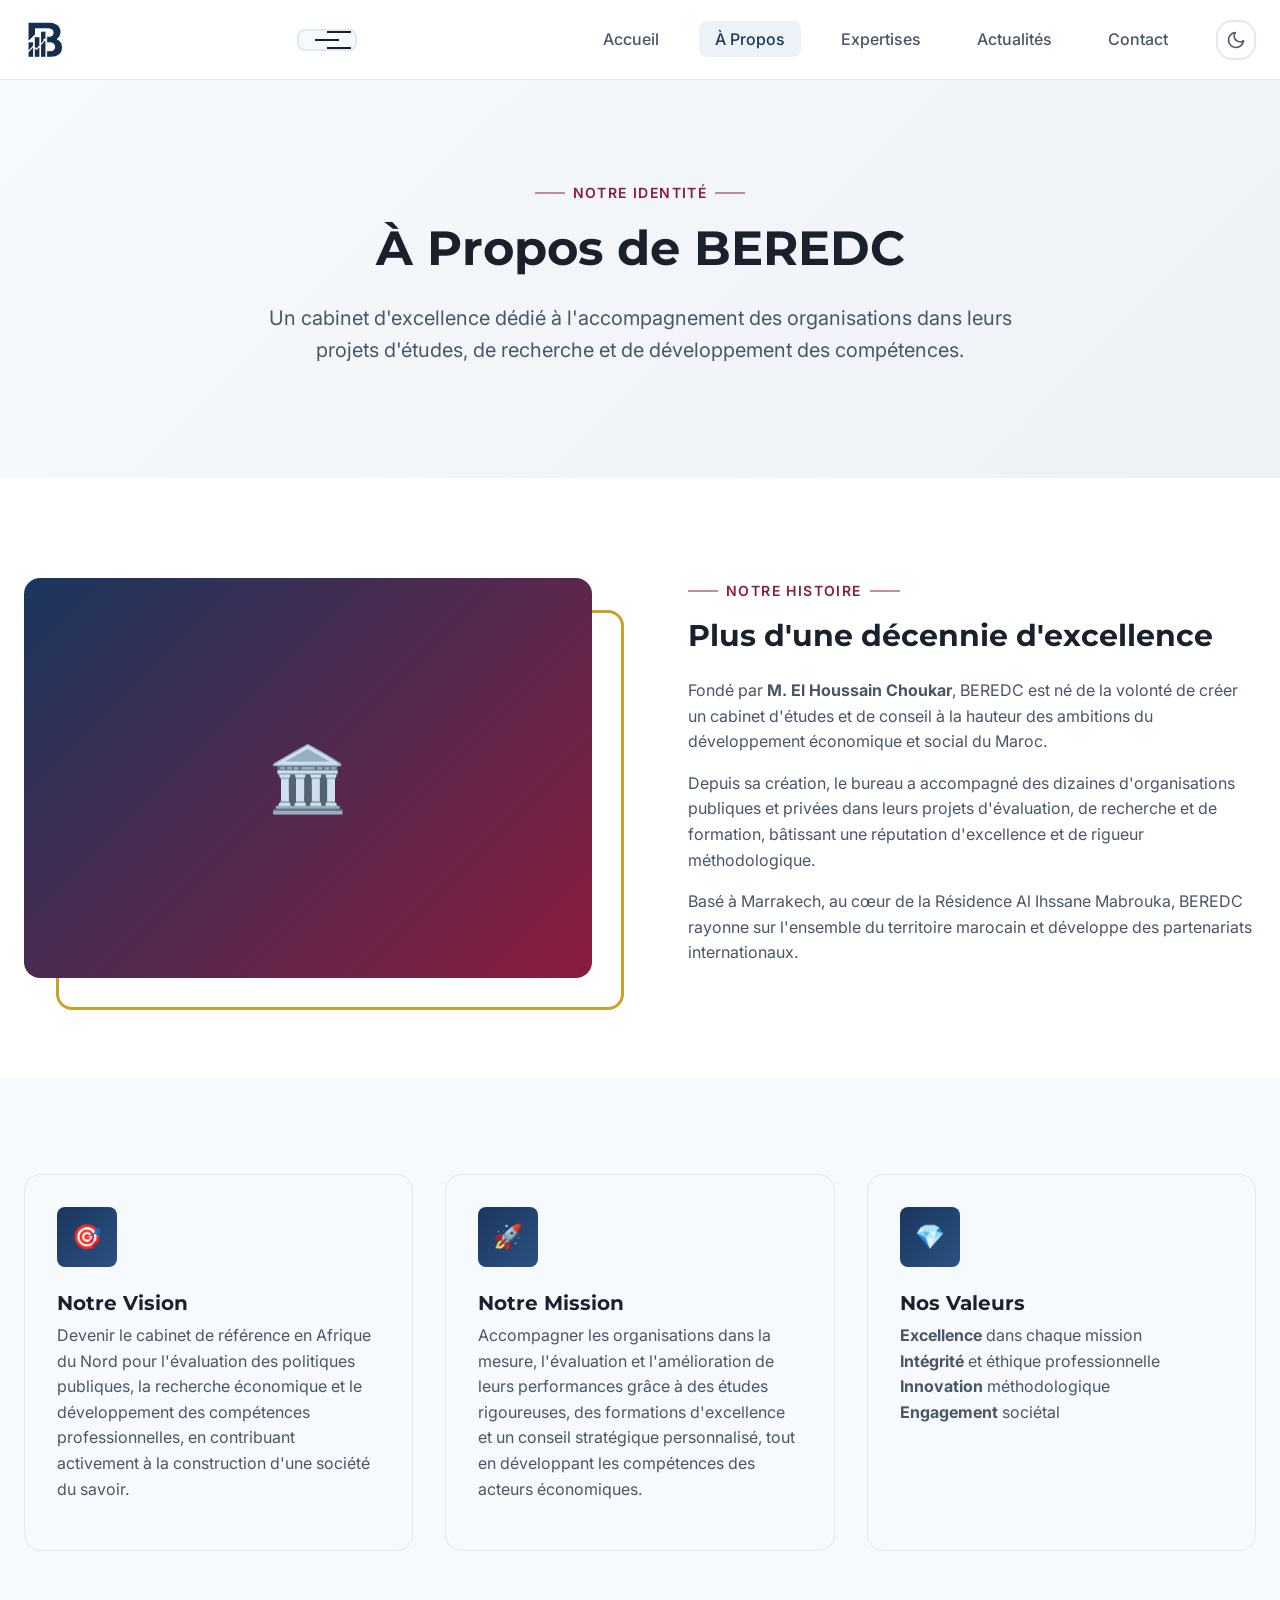
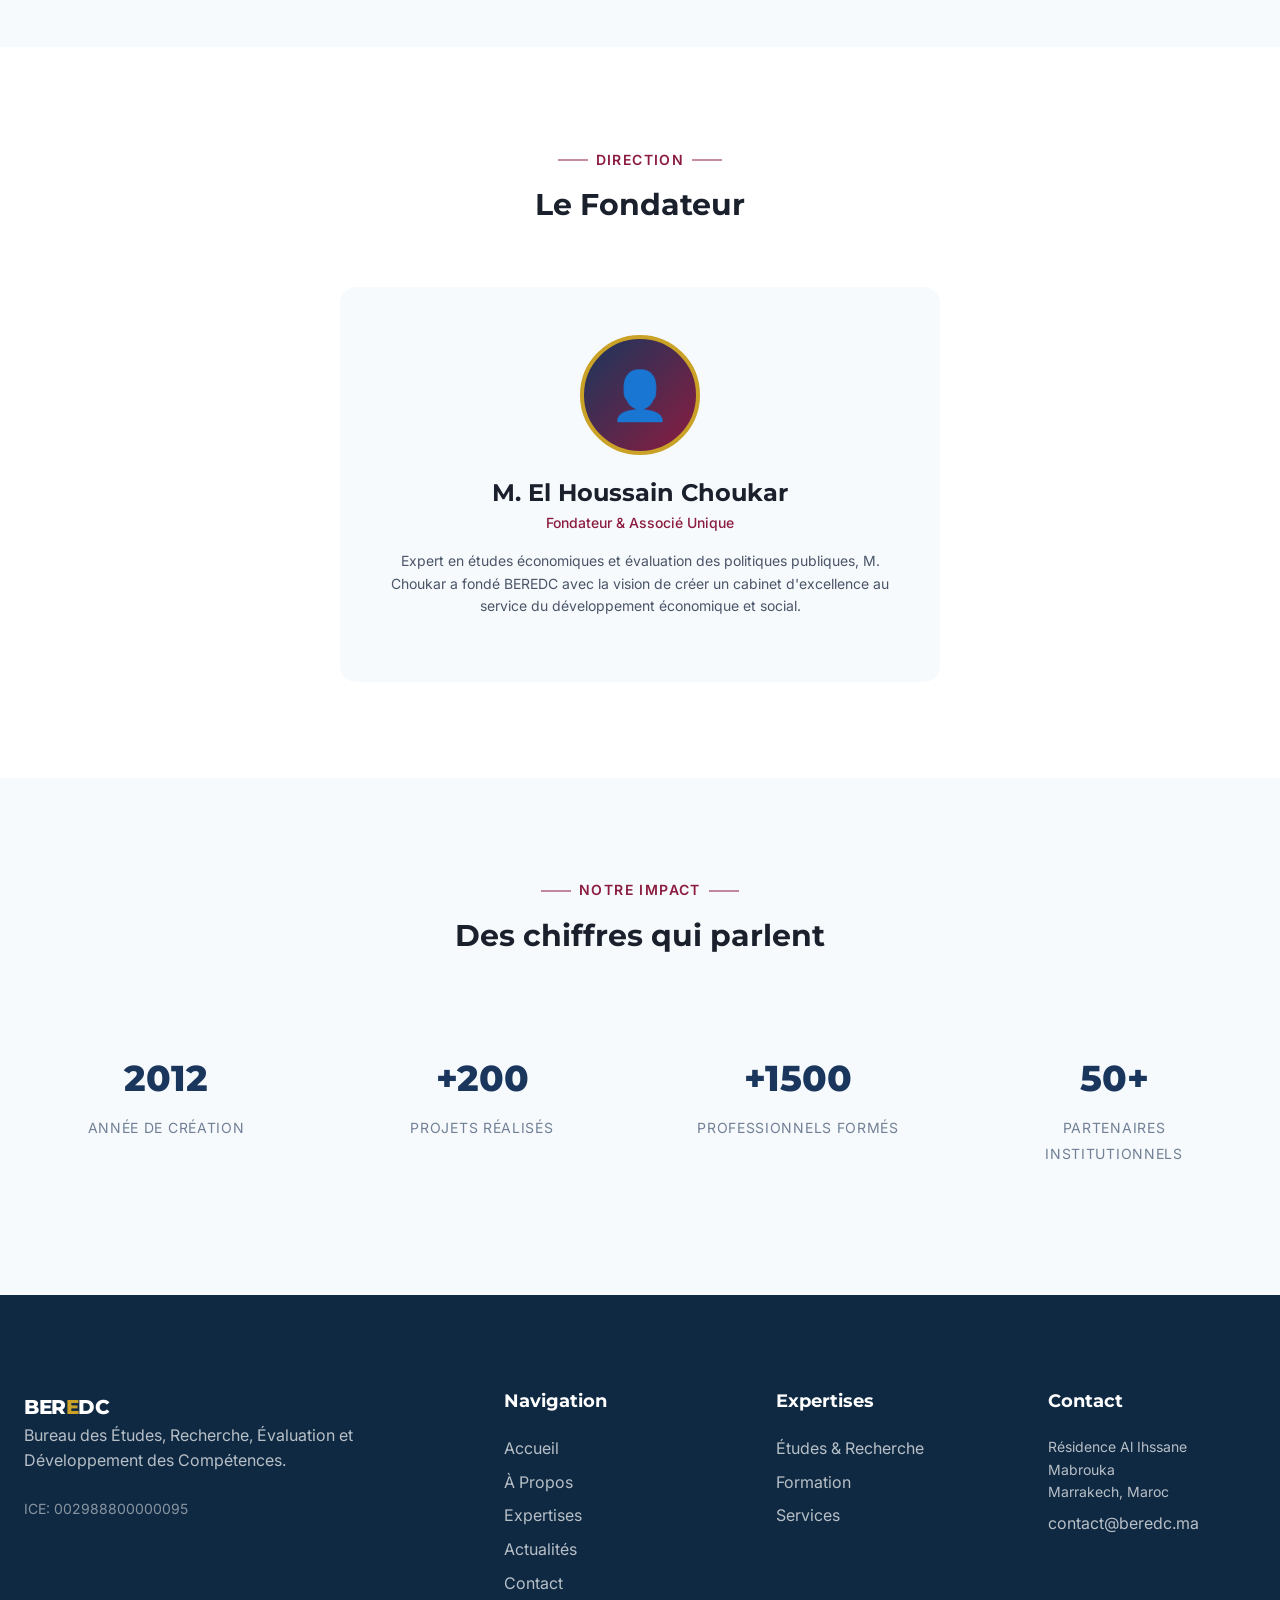
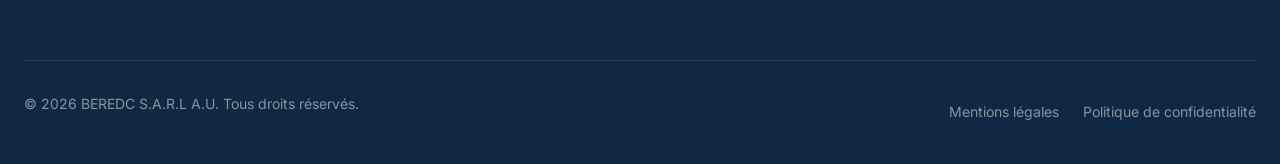
==== a-propos.html @ d939fa5c "Initial commit: BEREDC website with responsive design, dark/light mode, mobile menu, all pages" ====
<!DOCTYPE html>
<html lang="fr">
<head>
  <meta charset="UTF-8">
  <meta name="viewport" content="width=device-width, initial-scale=1.0">
  <meta name="description" content="Découvrez l'histoire, la vision et les valeurs de BEREDC. Fondé par M. El Houssain Choukar, le bureau accompagne les organisations dans leurs projets d'études et de formation.">
  <title>À Propos | BEREDC - Notre Histoire et Nos Valeurs</title>
  
  <link rel="preconnect" href="https://fonts.googleapis.com">
  <link rel="preconnect" href="https://fonts.gstatic.com" crossorigin>
  <link href="https://fonts.googleapis.com/css2?family=Inter:wght@400;500;600;700&family=Montserrat:wght@600;700;800&display=swap" rel="stylesheet">
  
  <link rel="stylesheet" href="css/styles.css">
  <link rel="icon" type="image/svg+xml" href="data:image/svg+xml,<svg xmlns='http://www.w3.org/2000/svg' viewBox='0 0 100 100'><text y='.9em' font-size='90'>🏛️</text></svg>">
  
  <script type="application/ld+json">
  {
    "@context": "https://schema.org",
    "@type": "AboutPage",
    "name": "À Propos de BEREDC",
    "description": "Historique et valeurs du Bureau des Études, Recherche, Évaluation et Développement des Compétences"
  }
  </script>
</head>
<body>
  <header class="header" role="banner">
    <div class="container header-inner">
      <a href="index.html" class="logo" aria-label="BEREDC - Page d'accueil">
        <img src="light%20mode%20logo%20.png" alt="BEREDC" class="logo-img logo-light" width="150" height="50">
        <img src="darkmodelogo%20.png" alt="BEREDC" class="logo-img logo-dark" width="150" height="50">
      </a>
      
      <button class="mobile-menu-btn" id="mobile-menu-btn" aria-label="Menu de navigation" aria-expanded="false" aria-controls="main-nav">
        <span class="hamburger"></span>
        <span class="menu-label">Menu</span>
      </button>
      
      <nav class="nav" id="main-nav" role="navigation" aria-label="Navigation principale">
        <ul class="nav-list">
          <li><a href="index.html" class="nav-link">Accueil</a></li>
          <li><a href="a-propos.html" class="nav-link active">À Propos</a></li>
          <li><a href="expertises.html" class="nav-link">Expertises</a></li>
          <li><a href="actualites.html" class="nav-link">Actualités</a></li>
          <li><a href="contact.html" class="nav-link">Contact</a></li>
        </ul>
        
        <button class="theme-toggle" id="theme-toggle" aria-label="Basculer entre le mode clair et sombre">
          <span class="theme-icon" aria-hidden="true">
            <svg xmlns="http://www.w3.org/2000/svg" viewBox="0 0 24 24" fill="none" stroke="currentColor" stroke-width="2"><path d="M21 12.79A9 9 0 1 1 11.21 3 7 7 0 0 0 21 12.79z"/></svg>
          </span>
        </button>
      </nav>
    </div>
  </header>

  <main class="main">
    <!-- Hero -->
    <section class="section" style="padding-top: 6rem; background: linear-gradient(135deg, var(--bg-secondary) 0%, var(--bg-tertiary) 100%);">
      <div class="container">
        <div class="text-center" style="max-width: 800px; margin: 0 auto;">
          <span class="section-label animate-on-scroll">Notre Identité</span>
          <h1 class="animate-on-scroll" style="font-size: 3rem; margin-bottom: 1.5rem;">À Propos de BEREDC</h1>
          <p class="animate-on-scroll" style="font-size: 1.25rem; color: var(--text-secondary);">
            Un cabinet d'excellence dédié à l'accompagnement des organisations dans leurs projets 
            d'études, de recherche et de développement des compétences.
          </p>
        </div>
      </div>
    </section>

    <!-- Histoire -->
    <section class="section">
      <div class="container">
        <div class="about-grid">
          <div class="about-image animate-on-scroll">
            <div style="background: linear-gradient(135deg, var(--color-primary), var(--color-secondary)); height: 100%; min-height: 400px; border-radius: 1rem; display: flex; align-items: center; justify-content: center; color: white; font-size: 4rem;">
              🏛️
            </div>
          </div>
          
          <div class="about-content">
            <span class="section-label animate-on-scroll">Notre Histoire</span>
            <h2 class="animate-on-scroll">Plus d'une décennie d'excellence</h2>
            <p class="animate-on-scroll">
              Fondé par <strong>M. El Houssain Choukar</strong>, BEREDC est né de la volonté de créer 
              un cabinet d'études et de conseil à la hauteur des ambitions du développement économique 
              et social du Maroc.
            </p>
            <p class="animate-on-scroll">
              Depuis sa création, le bureau a accompagné des dizaines d'organisations publiques et privées 
              dans leurs projets d'évaluation, de recherche et de formation, bâtissant une réputation 
              d'excellence et de rigueur méthodologique.
            </p>
            <p class="animate-on-scroll">
              Basé à Marrakech, au cœur de la Résidence Al Ihssane Mabrouka, BEREDC rayonne sur 
              l'ensemble du territoire marocain et développe des partenariats internationaux.
            </p>
          </div>
        </div>
      </div>
    </section>

    <!-- Vision & Mission -->
    <section class="section services-section">
      <div class="container">
        <div class="cards-grid">
          <article class="card animate-on-scroll">
            <div class="card-icon">🎯</div>
            <h3 class="card-title">Notre Vision</h3>
            <p class="card-description">
              Devenir le cabinet de référence en Afrique du Nord pour l'évaluation des politiques publiques, 
              la recherche économique et le développement des compétences professionnelles, 
              en contribuant activement à la construction d'une société du savoir.
            </p>
          </article>
          
          <article class="card animate-on-scroll">
            <div class="card-icon">🚀</div>
            <h3 class="card-title">Notre Mission</h3>
            <p class="card-description">
              Accompagner les organisations dans la mesure, l'évaluation et l'amélioration de leurs performances 
              grâce à des études rigoureuses, des formations d'excellence et un conseil stratégique personnalisé, 
              tout en développant les compétences des acteurs économiques.
            </p>
          </article>
          
          <article class="card animate-on-scroll">
            <div class="card-icon">💎</div>
            <h3 class="card-title">Nos Valeurs</h3>
            <p class="card-description">
              <strong>Excellence</strong> dans chaque mission<br>
              <strong>Intégrité</strong> et éthique professionnelle<br>
              <strong>Innovation</strong> méthodologique<br>
              <strong>Engagement</strong> sociétal
            </p>
          </article>
        </div>
      </div>
    </section>

    <!-- Fondateur -->
    <section class="section">
      <div class="container">
        <header class="section-header animate-on-scroll">
          <span class="section-label">Direction</span>
          <h2 class="section-title">Le Fondateur</h2>
        </header>
        
        <div class="team-grid" style="max-width: 600px; margin: 0 auto;">
          <article class="team-card animate-on-scroll" style="padding: 3rem;">
            <div class="team-avatar" style="background: linear-gradient(135deg, var(--color-primary), var(--color-secondary)); display: flex; align-items: center; justify-content: center; font-size: 3rem;">
              👤
            </div>
            <h3 class="team-name" style="font-size: 1.5rem;">M. El Houssain Choukar</h3>
            <p class="team-role">Fondateur & Associé Unique</p>
            <p style="color: var(--text-secondary); margin-top: 1rem; font-size: 0.875rem;">
              Expert en études économiques et évaluation des politiques publiques, 
              M. Choukar a fondé BEREDC avec la vision de créer un cabinet d'excellence 
              au service du développement économique et social.
            </p>
          </article>
        </div>
      </div>
    </section>

    <!-- Chiffres -->
    <section class="section services-section">
      <div class="container">
        <header class="section-header animate-on-scroll">
          <span class="section-label">Notre Impact</span>
          <h2 class="section-title">Des chiffres qui parlent</h2>
        </header>
        
        <div class="stats-grid" style="grid-template-columns: repeat(4, 1fr);">
          <div class="stat-card animate-on-scroll">
            <span class="stat-number">2012</span>
            <span class="stat-label">Année de création</span>
          </div>
          <div class="stat-card animate-on-scroll">
            <span class="stat-number">+200</span>
            <span class="stat-label">Projets réalisés</span>
          </div>
          <div class="stat-card animate-on-scroll">
            <span class="stat-number">+1500</span>
            <span class="stat-label">Professionnels formés</span>
          </div>
          <div class="stat-card animate-on-scroll">
            <span class="stat-number">50+</span>
            <span class="stat-label">Partenaires institutionnels</span>
          </div>
        </div>
      </div>
    </section>
  </main>

  <footer class="footer" role="contentinfo">
    <div class="container">
      <div class="footer-grid">
        <div class="footer-brand">
          <span class="logo-text">BER<span>E</span>DC</span>
          <p class="footer-description">
            Bureau des Études, Recherche, Évaluation et Développement des Compétences.
          </p>
          <p style="color: rgba(255,255,255,0.5); font-size: 0.875rem;">ICE: 002988800000095</p>
        </div>
        <div>
          <h3 class="footer-title">Navigation</h3>
          <ul class="footer-links">
            <li><a href="index.html" class="footer-link">Accueil</a></li>
            <li><a href="a-propos.html" class="footer-link">À Propos</a></li>
            <li><a href="expertises.html" class="footer-link">Expertises</a></li>
            <li><a href="actualites.html" class="footer-link">Actualités</a></li>
            <li><a href="contact.html" class="footer-link">Contact</a></li>
          </ul>
        </div>
        <div>
          <h3 class="footer-title">Expertises</h3>
          <ul class="footer-links">
            <li><a href="expertises.html#etudes" class="footer-link">Études & Recherche</a></li>
            <li><a href="expertises.html#formation" class="footer-link">Formation</a></li>
            <li><a href="expertises.html#services" class="footer-link">Services</a></li>
          </ul>
        </div>
        <div>
          <h3 class="footer-title">Contact</h3>
          <ul class="footer-links">
            <li style="color: rgba(255,255,255,0.7); font-size: 0.875rem;">
              Résidence Al Ihssane Mabrouka<br>Marrakech, Maroc
            </li>
            <li><a href="mailto:contact@beredc.ma" class="footer-link">contact@beredc.ma</a></li>
          </ul>
        </div>
      </div>
      <div class="footer-bottom">
        <p class="footer-copyright">© 2026 BEREDC S.A.R.L A.U. Tous droits réservés.</p>
        <div class="footer-legal">
          <a href="#">Mentions légales</a>
          <a href="#">Politique de confidentialité</a>
        </div>
      </div>
    </div>
  </footer>

  <script src="js/main.js" defer></script>
</body>
</html>
---- css/styles.css ----
/* ============================================
   BEREDC - Bureau des Études, Recherche, 
   Évaluation et Développement des Compétences
   Design System & Stylesheet
   ============================================ */

/* CSS Custom Properties - Design Tokens */
:root {
  /* Couleurs primaires */
  --color-primary: #1a365d;
  --color-primary-light: #2c5282;
  --color-primary-dark: #0f2942;
  
  /* Couleurs secondaires */
  --color-secondary: #8b1c3f;
  --color-secondary-light: #a52c4f;
  --color-accent: #c9a227;
  --color-accent-light: #d4b43a;
  
  /* Mode Clair (défaut) */
  --bg-primary: #ffffff;
  --bg-secondary: #f7fafc;
  --bg-tertiary: #edf2f7;
  --text-primary: #1a202c;
  --text-secondary: #4a5568;
  --text-muted: #718096;
  --border-color: #e2e8f0;
  --shadow-sm: 0 1px 3px rgba(0, 0, 0, 0.1);
  --shadow-md: 0 4px 6px rgba(0, 0, 0, 0.1);
  --shadow-lg: 0 10px 25px rgba(0, 0, 0, 0.15);
  --shadow-xl: 0 20px 40px rgba(0, 0, 0, 0.2);
  
  /* Espacements */
  --space-xs: 0.25rem;
  --space-sm: 0.5rem;
  --space-md: 1rem;
  --space-lg: 1.5rem;
  --space-xl: 2rem;
  --space-2xl: 3rem;
  --space-3xl: 4rem;
  --space-4xl: 6rem;
  
  /* Typographie */
  --font-primary: 'Inter', -apple-system, BlinkMacSystemFont, 'Segoe UI', Roboto, sans-serif;
  --font-heading: 'Montserrat', var(--font-primary);
  --text-xs: 0.75rem;
  --text-sm: 0.875rem;
  --text-base: 1rem;
  --text-lg: 1.125rem;
  --text-xl: 1.25rem;
  --text-2xl: 1.5rem;
  --text-3xl: 1.875rem;
  --text-4xl: 2.25rem;
  --text-5xl: 3rem;
  --text-6xl: 4rem;
  
  /* Bordures */
  --radius-sm: 0.25rem;
  --radius-md: 0.5rem;
  --radius-lg: 1rem;
  --radius-xl: 1.5rem;
  
  /* Transitions */
  --transition-fast: 150ms ease;
  --transition-base: 300ms ease;
  --transition-slow: 500ms ease;
  
  /* Layout */
  --container-max: 1280px;
  --container-narrow: 768px;
  --header-height: 80px;
}

/* Mode Sombre */
[data-theme="dark"] {
  --bg-primary: #0f1419;
  --bg-secondary: #1a202c;
  --bg-tertiary: #2d3748;
  --text-primary: #f7fafc;
  --text-secondary: #e2e8f0;
  --text-muted: #a0aec0;
  --border-color: #2d3748;
  --shadow-sm: 0 1px 3px rgba(0, 0, 0, 0.3);
  --shadow-md: 0 4px 6px rgba(0, 0, 0, 0.4);
  --shadow-lg: 0 10px 25px rgba(0, 0, 0, 0.5);
  --shadow-xl: 0 20px 40px rgba(0, 0, 0, 0.6);
}

/* Reset & Base */
*, *::before, *::after {
  box-sizing: border-box;
  margin: 0;
  padding: 0;
}

html {
  scroll-behavior: smooth;
  font-size: 16px;
}

body {
  font-family: var(--font-primary);
  font-size: var(--text-base);
  line-height: 1.6;
  color: var(--text-primary);
  background-color: var(--bg-primary);
  transition: background-color var(--transition-base), color var(--transition-base);
  min-height: 100vh;
  display: flex;
  flex-direction: column;
}

img {
  max-width: 100%;
  height: auto;
  display: block;
}

a {
  color: var(--color-primary);
  text-decoration: none;
  transition: color var(--transition-fast);
}

a:hover {
  color: var(--color-primary-light);
}

ul {
  list-style: none;
}

/* Typography */
h1, h2, h3, h4, h5, h6 {
  font-family: var(--font-heading);
  font-weight: 700;
  line-height: 1.2;
  color: var(--text-primary);
}

h1 { font-size: var(--text-5xl); }
h2 { font-size: var(--text-3xl); }
h3 { font-size: var(--text-2xl); }
h4 { font-size: var(--text-xl); }

p {
  margin-bottom: var(--space-md);
  color: var(--text-secondary);
}

/* Container */
.container {
  width: 100%;
  max-width: var(--container-max);
  margin: 0 auto;
  padding: 0 var(--space-lg);
}

.container-narrow {
  max-width: var(--container-narrow);
}

/* ============================================
   HEADER & NAVIGATION
   ============================================ */
.header {
  position: fixed;
  top: 0;
  left: 0;
  right: 0;
  height: var(--header-height);
  background-color: var(--bg-primary);
  border-bottom: 1px solid var(--border-color);
  z-index: 1000;
  transition: background-color var(--transition-base), 
              border-color var(--transition-base),
              box-shadow var(--transition-base);
}

.header.scrolled {
  box-shadow: var(--shadow-md);
}

.header-inner {
  display: flex;
  align-items: center;
  justify-content: space-between;
  height: 100%;
}

.logo {
  display: flex;
  align-items: center;
  gap: var(--space-md);
}

.logo-img {
  height: 40px;
  width: auto;
  object-fit: contain;
}

/* Logo for light theme (dark logo image) */
.logo-light {
  display: block;
}

.logo-dark {
  display: none;
}

/* Logo for dark theme (light logo image) */
[data-theme="dark"] .logo-light {
  display: none;
}

[data-theme="dark"] .logo-dark {
  display: block;
}

/* Fallback for browsers without JS */
@media (prefers-color-scheme: dark) {
  html:not([data-theme]) .logo-light {
    display: none;
  }
  html:not([data-theme]) .logo-dark {
    display: block;
  }
}

.logo-text {
  font-family: var(--font-heading);
  font-size: var(--text-xl);
  font-weight: 800;
  color: var(--color-primary);
  letter-spacing: -0.02em;
}

.logo-text span {
  color: var(--color-secondary);
}

/* Navigation */
.nav {
  display: flex;
  align-items: center;
  gap: var(--space-xl);
}

.nav-list {
  display: flex;
  gap: var(--space-lg);
}

.nav-link {
  font-weight: 500;
  color: var(--text-secondary);
  padding: var(--space-sm) var(--space-md);
  border-radius: var(--radius-md);
  transition: all var(--transition-fast);
}

.nav-link:hover,
.nav-link.active {
  color: var(--color-primary);
  background-color: var(--bg-tertiary);
}

/* Theme Toggle */
.theme-toggle {
  background: none;
  border: 2px solid var(--border-color);
  border-radius: var(--radius-lg);
  padding: var(--space-sm);
  cursor: pointer;
  display: flex;
  align-items: center;
  gap: var(--space-sm);
  transition: all var(--transition-fast);
  color: var(--text-secondary);
}

.theme-toggle:hover {
  border-color: var(--color-primary);
}

.theme-icon {
  width: 20px;
  height: 20px;
  transition: transform var(--transition-base);
}

/* Mobile Menu Button */
.mobile-menu-btn {
  display: none;
  background: var(--bg-secondary);
  border: 2px solid var(--border-color);
  border-radius: var(--radius-md);
  cursor: pointer;
  padding: var(--space-sm) var(--space-md);
  color: var(--text-primary);
  z-index: 1001;
  transition: all var(--transition-fast);
  display: flex;
  align-items: center;
  gap: var(--space-sm);
  font-family: var(--font-primary);
  font-weight: 600;
  font-size: var(--text-sm);
}

.mobile-menu-btn:hover {
  border-color: var(--color-primary);
  background: var(--bg-tertiary);
}

.menu-label {
  display: none;
}

.hamburger {
  width: 24px;
  height: 2px;
  background-color: currentColor;
  position: relative;
  transition: all var(--transition-base);
}

.hamburger::before,
.hamburger::after {
  content: '';
  position: absolute;
  width: 100%;
  height: 100%;
  background-color: currentColor;
  transition: all var(--transition-base);
}

.hamburger::before { top: -8px; }
.hamburger::after { bottom: -8px; }

.mobile-menu-btn.active .hamburger {
  background-color: transparent;
}

.mobile-menu-btn.active .hamburger::before {
  top: 0;
  transform: rotate(45deg);
}

.mobile-menu-btn.active .hamburger::after {
  bottom: 0;
  transform: rotate(-45deg);
}

/* ============================================
   MAIN CONTENT
   ============================================ */
.main {
  flex: 1;
  margin-top: var(--header-height);
}

/* ============================================
   HERO SECTION
   ============================================ */
.hero {
  position: relative;
  min-height: calc(100vh - var(--header-height));
  display: flex;
  align-items: center;
  background: linear-gradient(135deg, var(--bg-secondary) 0%, var(--bg-tertiary) 100%);
  overflow: hidden;
}

.hero::before {
  content: '';
  position: absolute;
  top: 0;
  right: 0;
  width: 50%;
  height: 100%;
  background: linear-gradient(135deg, transparent 0%, rgba(26, 54, 93, 0.05) 100%);
  clip-path: polygon(30% 0, 100% 0, 100% 100%, 0% 100%);
}

.hero-content {
  position: relative;
  z-index: 1;
  max-width: 640px;
}

.hero-subtitle {
  font-size: var(--text-sm);
  font-weight: 600;
  text-transform: uppercase;
  letter-spacing: 0.1em;
  color: var(--color-secondary);
  margin-bottom: var(--space-md);
  display: flex;
  align-items: center;
  gap: var(--space-md);
}

.hero-subtitle::after {
  content: '';
  flex: 1;
  height: 1px;
  background-color: var(--color-secondary);
  opacity: 0.3;
}

.hero-title {
  font-size: var(--text-5xl);
  font-weight: 800;
  line-height: 1.1;
  margin-bottom: var(--space-lg);
  color: var(--text-primary);
}

.hero-title .accent {
  color: var(--color-primary);
}

.hero-description {
  font-size: var(--text-lg);
  color: var(--text-secondary);
  margin-bottom: var(--space-xl);
  max-width: 560px;
}

.hero-cta {
  display: flex;
  gap: var(--space-md);
  flex-wrap: wrap;
}

/* ============================================
   BUTTONS
   ============================================ */
.btn {
  display: inline-flex;
  align-items: center;
  justify-content: center;
  gap: var(--space-sm);
  padding: var(--space-md) var(--space-xl);
  font-family: var(--font-primary);
  font-size: var(--text-base);
  font-weight: 600;
  border-radius: var(--radius-md);
  border: 2px solid transparent;
  cursor: pointer;
  transition: all var(--transition-fast);
  text-decoration: none;
}

.btn-primary {
  background-color: var(--color-primary);
  color: white;
  border-color: var(--color-primary);
}

.btn-primary:hover {
  background-color: var(--color-primary-light);
  border-color: var(--color-primary-light);
  color: white;
  transform: translateY(-2px);
  box-shadow: var(--shadow-lg);
}

.btn-secondary {
  background-color: transparent;
  color: var(--color-primary);
  border-color: var(--color-primary);
}

.btn-secondary:hover {
  background-color: var(--color-primary);
  color: white;
  transform: translateY(-2px);
}

.btn-accent {
  background-color: var(--color-accent);
  color: var(--color-primary-dark);
  border-color: var(--color-accent);
}

.btn-accent:hover {
  background-color: var(--color-accent-light);
  border-color: var(--color-accent-light);
  transform: translateY(-2px);
}

/* ============================================
   SECTIONS
   ============================================ */
.section {
  padding: var(--space-4xl) 0;
}

.section-header {
  text-align: center;
  max-width: 640px;
  margin: 0 auto var(--space-3xl);
}

.section-label {
  font-size: var(--text-sm);
  font-weight: 600;
  text-transform: uppercase;
  letter-spacing: 0.1em;
  color: var(--color-secondary);
  margin-bottom: var(--space-md);
  display: inline-flex;
  align-items: center;
  gap: var(--space-sm);
}

.section-label::before,
.section-label::after {
  content: '';
  width: 30px;
  height: 2px;
  background-color: var(--color-secondary);
  opacity: 0.5;
}

.section-title {
  font-size: var(--text-3xl);
  margin-bottom: var(--space-md);
  color: var(--text-primary);
}

.section-description {
  font-size: var(--text-lg);
  color: var(--text-secondary);
}

/* Stats Section */
.stats-grid {
  display: grid;
  grid-template-columns: repeat(4, 1fr);
  gap: var(--space-xl);
  margin-top: var(--space-2xl);
}

.stat-card {
  text-align: center;
  padding: var(--space-xl);
  background-color: var(--bg-secondary);
  border-radius: var(--radius-lg);
  transition: all var(--transition-base);
}

.stat-card:hover {
  transform: translateY(-5px);
  box-shadow: var(--shadow-lg);
}

.stat-number {
  font-family: var(--font-heading);
  font-size: var(--text-4xl);
  font-weight: 800;
  color: var(--color-primary);
  display: block;
  margin-bottom: var(--space-sm);
}

.stat-label {
  font-size: var(--text-sm);
  color: var(--text-muted);
  text-transform: uppercase;
  letter-spacing: 0.05em;
}

/* ============================================
   CARDS & GRIDS
   ============================================ */
.cards-grid {
  display: grid;
  grid-template-columns: repeat(auto-fit, minmax(300px, 1fr));
  gap: var(--space-xl);
}

.card {
  background-color: var(--bg-secondary);
  border-radius: var(--radius-lg);
  padding: var(--space-xl);
  border: 1px solid var(--border-color);
  transition: all var(--transition-base);
  position: relative;
  overflow: hidden;
}

.card::before {
  content: '';
  position: absolute;
  top: 0;
  left: 0;
  width: 100%;
  height: 4px;
  background: linear-gradient(90deg, var(--color-primary), var(--color-secondary));
  transform: scaleX(0);
  transition: transform var(--transition-base);
}

.card:hover {
  transform: translateY(-8px);
  box-shadow: var(--shadow-xl);
  border-color: transparent;
}

.card:hover::before {
  transform: scaleX(1);
}

.card-icon {
  width: 60px;
  height: 60px;
  background: linear-gradient(135deg, var(--color-primary), var(--color-primary-light));
  border-radius: var(--radius-md);
  display: flex;
  align-items: center;
  justify-content: center;
  margin-bottom: var(--space-lg);
  font-size: var(--text-2xl);
  color: white;
}

.card-title {
  font-size: var(--text-xl);
  margin-bottom: var(--space-sm);
  color: var(--text-primary);
}

.card-description {
  color: var(--text-secondary);
  margin-bottom: var(--space-md);
}

.card-link {
  font-weight: 600;
  color: var(--color-primary);
  display: inline-flex;
  align-items: center;
  gap: var(--space-sm);
}

.card-link:hover {
  gap: var(--space-md);
}

/* ============================================
   SERVICES SECTION
   ============================================ */
.services-section {
  background-color: var(--bg-secondary);
}

.service-card {
  display: flex;
  flex-direction: column;
  height: 100%;
}

.service-card .card-content {
  flex: 1;
}

/* ============================================
   FORMATIONS
   ============================================ */
.formation-card {
  background-color: var(--bg-primary);
  border: 1px solid var(--border-color);
}

.formation-badge {
  display: inline-block;
  padding: var(--space-xs) var(--space-sm);
  background-color: var(--color-secondary);
  color: white;
  font-size: var(--text-xs);
  font-weight: 600;
  text-transform: uppercase;
  border-radius: var(--radius-sm);
  margin-bottom: var(--space-md);
}

.formation-meta {
  display: flex;
  gap: var(--space-md);
  margin-top: var(--space-md);
  padding-top: var(--space-md);
  border-top: 1px solid var(--border-color);
  font-size: var(--text-sm);
  color: var(--text-muted);
}

/* ============================================
   ABOUT SECTION
   ============================================ */
.about-grid {
  display: grid;
  grid-template-columns: 1fr 1fr;
  gap: var(--space-4xl);
  align-items: center;
}

.about-image {
  position: relative;
}

.about-image img {
  border-radius: var(--radius-lg);
  box-shadow: var(--shadow-xl);
}

.about-image::before {
  content: '';
  position: absolute;
  top: var(--space-xl);
  left: var(--space-xl);
  width: 100%;
  height: 100%;
  border: 3px solid var(--color-accent);
  border-radius: var(--radius-lg);
  z-index: -1;
}

.about-content h2 {
  margin-bottom: var(--space-lg);
}

.values-list {
  margin-top: var(--space-xl);
}

.value-item {
  display: flex;
  align-items: flex-start;
  gap: var(--space-md);
  margin-bottom: var(--space-lg);
}

.value-icon {
  width: 40px;
  height: 40px;
  background-color: var(--color-primary);
  color: white;
  border-radius: var(--radius-md);
  display: flex;
  align-items: center;
  justify-content: center;
  flex-shrink: 0;
}

.value-content h4 {
  margin-bottom: var(--space-xs);
}

/* ============================================
   TEAM SECTION
   ============================================ */
.team-grid {
  display: grid;
  grid-template-columns: repeat(auto-fit, minmax(250px, 1fr));
  gap: var(--space-xl);
}

.team-card {
  text-align: center;
  padding: var(--space-xl);
  background-color: var(--bg-secondary);
  border-radius: var(--radius-lg);
  transition: all var(--transition-base);
}

.team-card:hover {
  transform: translateY(-5px);
  box-shadow: var(--shadow-lg);
}

.team-avatar {
  width: 120px;
  height: 120px;
  border-radius: 50%;
  margin: 0 auto var(--space-lg);
  object-fit: cover;
  border: 4px solid var(--color-accent);
}

.team-name {
  font-size: var(--text-lg);
  margin-bottom: var(--space-xs);
}

.team-role {
  color: var(--color-secondary);
  font-weight: 500;
  font-size: var(--text-sm);
}

/* ============================================
   NEWS / ACTUALITÉS
   ============================================ */
.news-grid {
  display: grid;
  grid-template-columns: repeat(auto-fit, minmax(350px, 1fr));
  gap: var(--space-xl);
}

.news-card {
  background-color: var(--bg-secondary);
  border-radius: var(--radius-lg);
  overflow: hidden;
  border: 1px solid var(--border-color);
  transition: all var(--transition-base);
}

.news-card:hover {
  transform: translateY(-5px);
  box-shadow: var(--shadow-lg);
}

.news-image {
  width: 100%;
  height: 200px;
  object-fit: cover;
}

.news-content {
  padding: var(--space-xl);
}

.news-date {
  font-size: var(--text-sm);
  color: var(--text-muted);
  margin-bottom: var(--space-sm);
}

.news-title {
  font-size: var(--text-lg);
  margin-bottom: var(--space-sm);
  color: var(--text-primary);
}

.news-excerpt {
  color: var(--text-secondary);
  font-size: var(--text-sm);
}

/* ============================================
   CONTACT PAGE
   ============================================ */
.contact-section {
  background-color: var(--bg-secondary);
}

.contact-grid {
  display: grid;
  grid-template-columns: 1fr 1.5fr;
  gap: var(--space-4xl);
}

.contact-info {
  display: flex;
  flex-direction: column;
  gap: var(--space-xl);
}

.contact-card {
  background-color: var(--bg-primary);
  padding: var(--space-xl);
  border-radius: var(--radius-lg);
  border: 1px solid var(--border-color);
}

.contact-card-icon {
  width: 50px;
  height: 50px;
  background: linear-gradient(135deg, var(--color-primary), var(--color-secondary));
  border-radius: var(--radius-md);
  display: flex;
  align-items: center;
  justify-content: center;
  margin-bottom: var(--space-md);
  font-size: var(--text-xl);
  color: white;
}

.contact-card-title {
  font-size: var(--text-lg);
  margin-bottom: var(--space-sm);
}

.contact-card-content {
  color: var(--text-secondary);
  font-size: var(--text-sm);
}

/* Formulaire */
.form-group {
  margin-bottom: var(--space-lg);
}

.form-label {
  display: block;
  font-weight: 500;
  margin-bottom: var(--space-sm);
  color: var(--text-primary);
}

.form-input,
.form-select,
.form-textarea {
  width: 100%;
  padding: var(--space-md);
  border: 2px solid var(--border-color);
  border-radius: var(--radius-md);
  background-color: var(--bg-primary);
  color: var(--text-primary);
  font-family: var(--font-primary);
  font-size: var(--text-base);
  transition: border-color var(--transition-fast);
}

.form-input:focus,
.form-select:focus,
.form-textarea:focus {
  outline: none;
  border-color: var(--color-primary);
}

.form-input.error,
.form-select.error,
.form-textarea.error {
  border-color: #e53e3e;
}

.form-error {
  color: #e53e3e;
  font-size: var(--text-sm);
  margin-top: var(--space-xs);
  display: flex;
  align-items: center;
  gap: var(--space-xs);
}

.form-success {
  background-color: #c6f6d5;
  color: #22543d;
  padding: var(--space-lg);
  border-radius: var(--radius-md);
  margin-bottom: var(--space-lg);
  display: flex;
  align-items: center;
  gap: var(--space-md);
}

/* Map */
.map-container {
  width: 100%;
  height: 400px;
  border-radius: var(--radius-lg);
  overflow: hidden;
  margin-top: var(--space-xl);
  border: 1px solid var(--border-color);
}

.map-container iframe {
  width: 100%;
  height: 100%;
  border: none;
}

/* ============================================
   FOOTER
   ============================================ */
.footer {
  background-color: var(--color-primary-dark);
  color: white;
  padding: var(--space-4xl) 0 var(--space-xl);
}

.footer-grid {
  display: grid;
  grid-template-columns: 2fr 1fr 1fr 1fr;
  gap: var(--space-3xl);
  margin-bottom: var(--space-3xl);
}

.footer-brand .logo-text {
  color: white;
  margin-bottom: var(--space-md);
}

.footer-brand .logo-text span {
  color: var(--color-accent);
}

.footer-description {
  color: rgba(255, 255, 255, 0.7);
  margin-bottom: var(--space-lg);
}

.footer-title {
  font-size: var(--text-lg);
  color: white;
  margin-bottom: var(--space-lg);
}

.footer-links {
  display: flex;
  flex-direction: column;
  gap: var(--space-sm);
}

.footer-link {
  color: rgba(255, 255, 255, 0.7);
  transition: color var(--transition-fast);
}

.footer-link:hover {
  color: white;
}

.footer-bottom {
  border-top: 1px solid rgba(255, 255, 255, 0.1);
  padding-top: var(--space-xl);
  display: flex;
  justify-content: space-between;
  align-items: center;
  flex-wrap: wrap;
  gap: var(--space-md);
}

.footer-copyright {
  color: rgba(255, 255, 255, 0.5);
  font-size: var(--text-sm);
}

.footer-legal {
  display: flex;
  gap: var(--space-lg);
}

.footer-legal a {
  color: rgba(255, 255, 255, 0.5);
  font-size: var(--text-sm);
}

.footer-legal a:hover {
  color: white;
}

/* ============================================
   ANIMATIONS
   ============================================ */
@keyframes fadeInUp {
  from {
    opacity: 0;
    transform: translateY(30px);
  }
  to {
    opacity: 1;
    transform: translateY(0);
  }
}

@keyframes fadeIn {
  from { opacity: 0; }
  to { opacity: 1; }
}

.animate-on-scroll {
  opacity: 0;
  transform: translateY(30px);
  transition: opacity 0.6s ease, transform 0.6s ease;
}

.animate-on-scroll.visible {
  opacity: 1;
  transform: translateY(0);
}

/* ============================================
   RESPONSIVE DESIGN
   ============================================ */
@media (max-width: 1024px) {
  :root {
    --text-5xl: 2.5rem;
    --text-4xl: 2rem;
    --text-3xl: 1.5rem;
  }
  
  .stats-grid {
    grid-template-columns: repeat(2, 1fr);
  }
  
  .footer-grid {
    grid-template-columns: repeat(2, 1fr);
  }
}

@media (max-width: 768px) {
  :root {
    --text-6xl: 2.5rem;
    --text-5xl: 2rem;
    --text-4xl: 1.75rem;
    --text-3xl: 1.25rem;
    --space-4xl: 3rem;
    --space-3xl: 2rem;
  }
  
  .mobile-menu-btn {
    display: flex;
  }
  
  .menu-label {
    display: inline;
  }
  
  .nav {
    position: fixed;
    top: 0;
    right: 0;
    bottom: 0;
    width: 85%;
    max-width: 320px;
    background-color: var(--bg-primary);
    flex-direction: column;
    padding: calc(var(--header-height) + var(--space-xl)) var(--space-xl) var(--space-xl);
    transform: translateX(100%);
    transition: transform var(--transition-base);
    box-shadow: var(--shadow-xl);
    z-index: 999;
    border-left: 1px solid var(--border-color);
  }
  
  .nav.active {
    transform: translateX(0);
  }
  
  /* Backdrop overlay */
  .nav-backdrop {
    position: fixed;
    top: 0;
    left: 0;
    right: 0;
    bottom: 0;
    background-color: rgba(0, 0, 0, 0.5);
    opacity: 0;
    visibility: hidden;
    transition: all var(--transition-base);
    z-index: 998;
  }
  
  .nav-backdrop.active {
    opacity: 1;
    visibility: visible;
  }
  
  .nav-list {
    flex-direction: column;
    width: 100%;
    gap: var(--space-sm);
  }
  
  .nav-link {
    padding: var(--space-md);
    font-size: var(--text-lg);
    border-bottom: 1px solid var(--border-color);
    border-radius: 0;
  }
  
  .nav-link:last-child {
    border-bottom: none;
  }
  
  /* Close button in sidebar */
  .nav-close {
    position: absolute;
    top: var(--space-lg);
    right: var(--space-lg);
    background: none;
    border: none;
    font-size: 1.5rem;
    cursor: pointer;
    color: var(--text-primary);
    padding: var(--space-sm);
    width: 40px;
    height: 40px;
    display: flex;
    align-items: center;
    justify-content: center;
    border-radius: var(--radius-md);
  }
  
  .nav-close:hover {
    background: var(--bg-tertiary);
  }
  
  .hero {
    text-align: center;
  }
  
  .hero-subtitle::after {
    display: none;
  }
  
  .hero-cta {
    justify-content: center;
  }
  
  .stats-grid {
    grid-template-columns: 1fr;
    gap: var(--space-md);
  }
  
  .about-grid,
  .contact-grid {
    grid-template-columns: 1fr;
  }
  
  .about-image::before {
    display: none;
  }
  
  .footer-grid {
    grid-template-columns: 1fr;
    gap: var(--space-xl);
  }
  
  .footer-bottom {
    flex-direction: column;
    text-align: center;
  }
}

@media (max-width: 480px) {
  .container {
    padding: 0 var(--space-md);
  }
  
  .btn {
    width: 100%;
  }
  
  .hero-cta {
    flex-direction: column;
  }
  
  .cards-grid,
  .news-grid {
    grid-template-columns: 1fr;
  }
}

/* ============================================
   UTILITIES
   ============================================ */
.sr-only {
  position: absolute;
  width: 1px;
  height: 1px;
  padding: 0;
  margin: -1px;
  overflow: hidden;
  clip: rect(0, 0, 0, 0);
  white-space: nowrap;
  border: 0;
}

.text-center { text-align: center; }
.text-right { text-align: right; }
.text-left { text-align: left; }

.mt-0 { margin-top: 0; }
.mb-0 { margin-bottom: 0; }

.visually-hidden {
  position: absolute;
  width: 1px;
  height: 1px;
  padding: 0;
  margin: -1px;
  overflow: hidden;
  clip: rect(0, 0, 0, 0);
  border: 0;
}
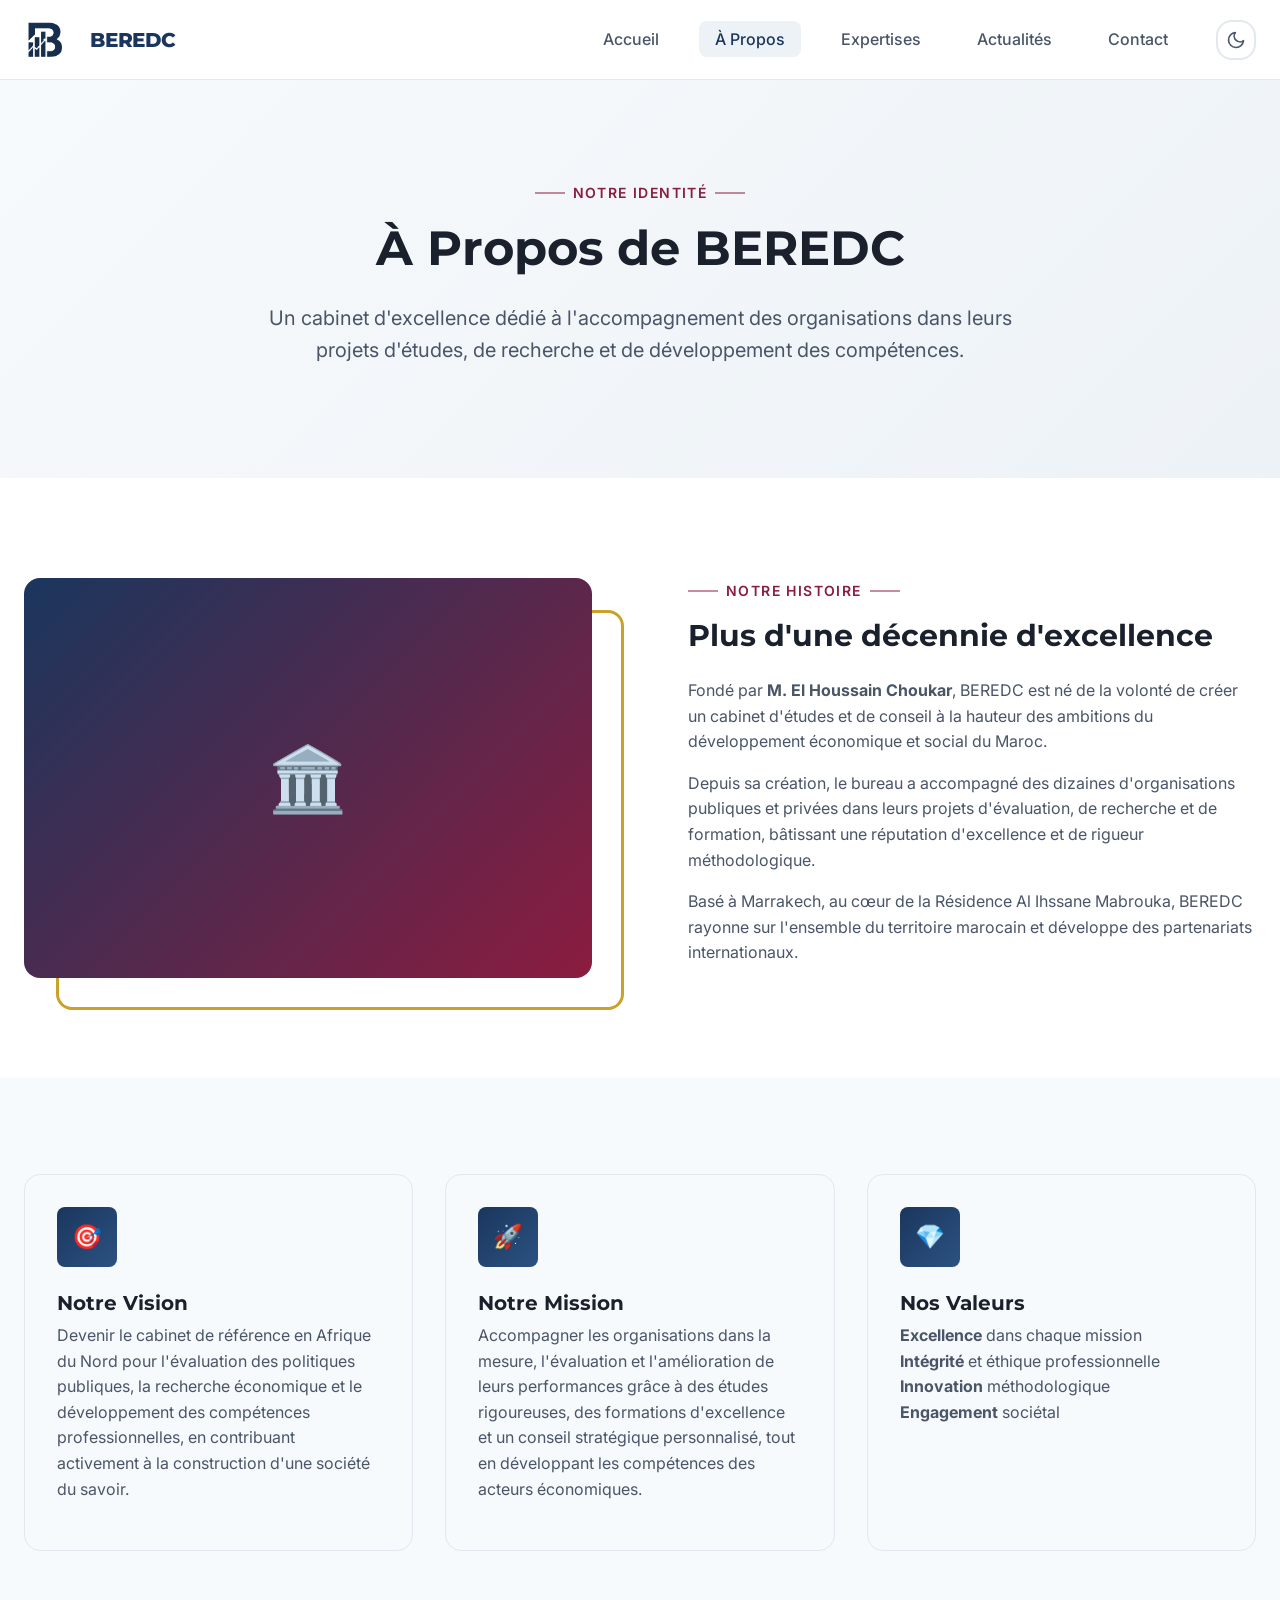
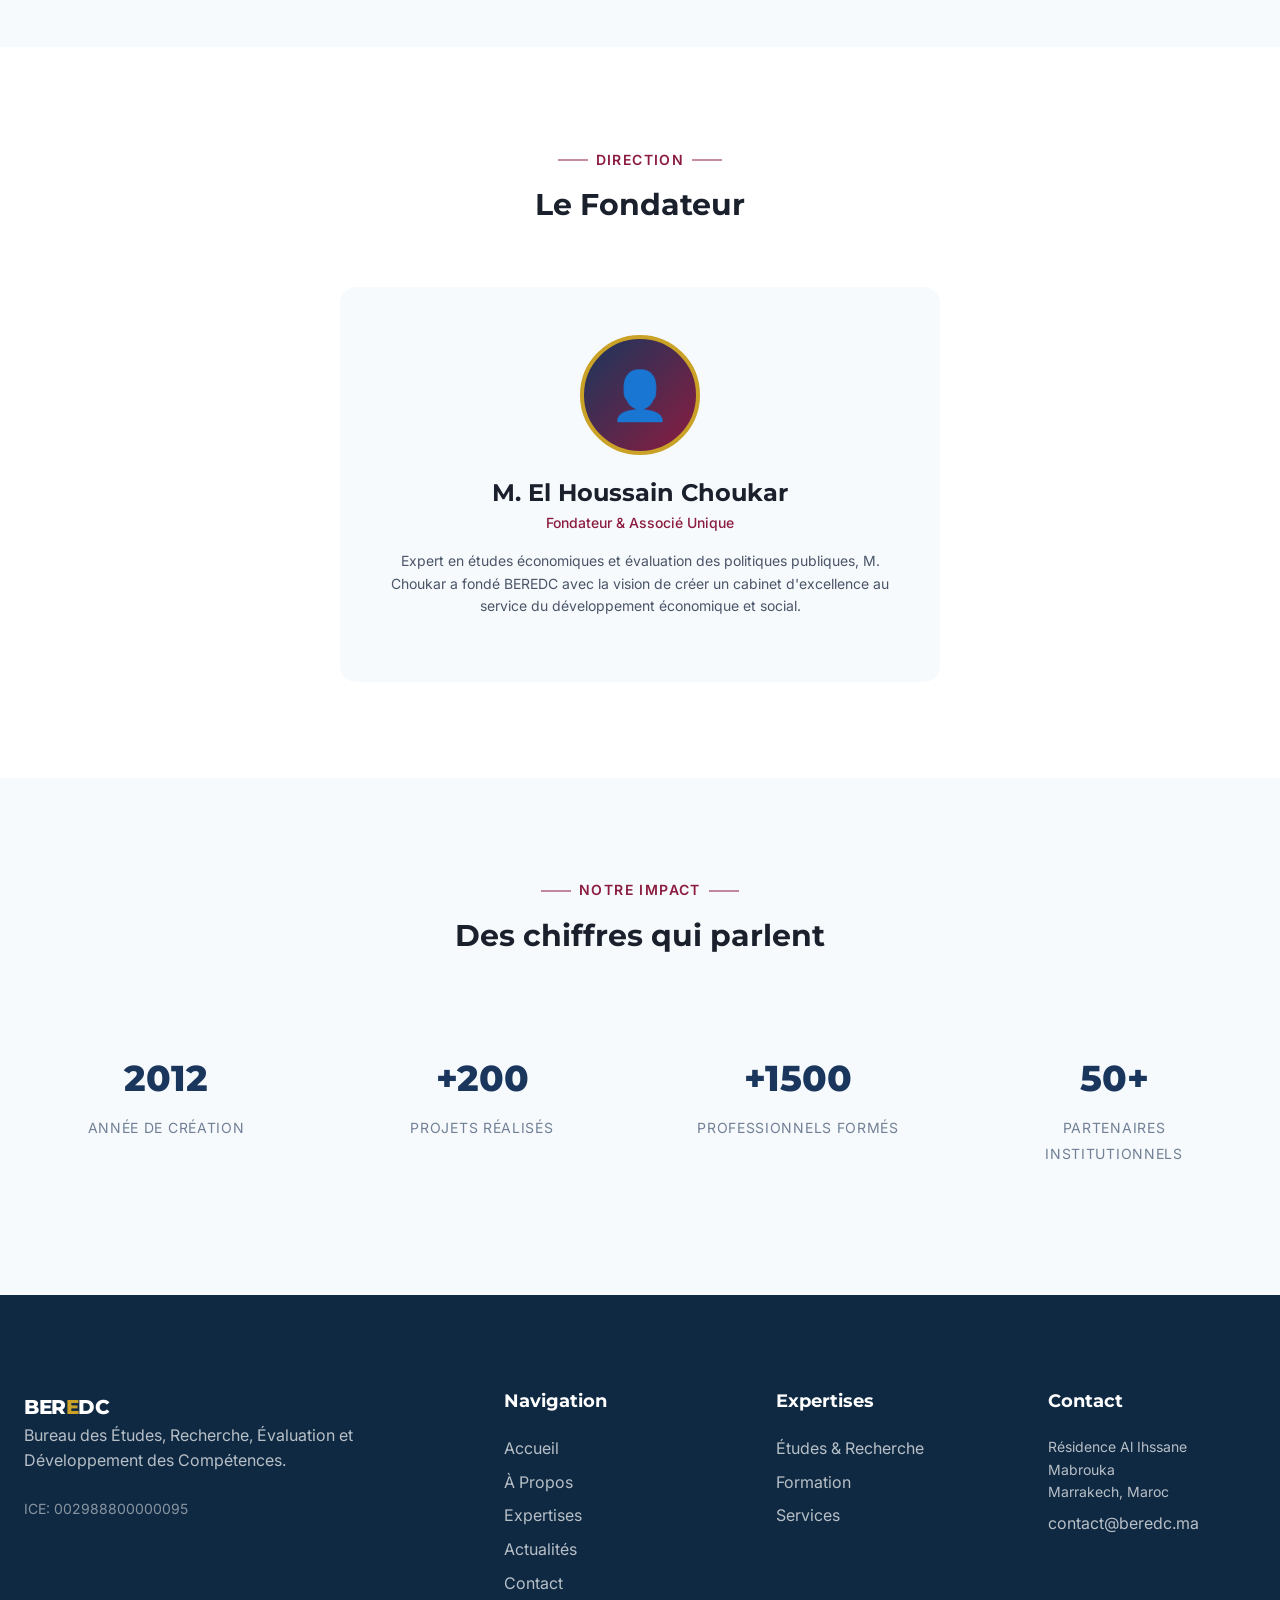
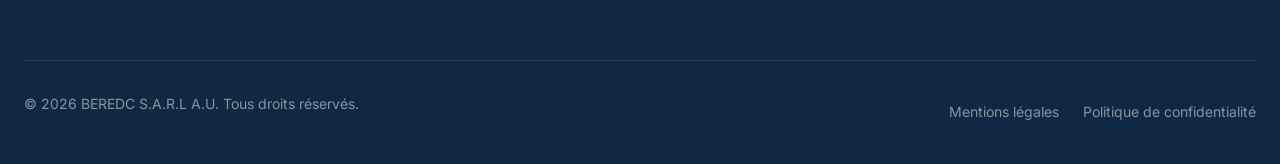
==== commit 852586a3: "Add BEREDC text next to logo with adaptive colors for light/dark mode" ====
--- a/a-propos.html
+++ b/a-propos.html
@@ -26,8 +26,9 @@
   <header class="header" role="banner">
     <div class="container header-inner">
       <a href="index.html" class="logo" aria-label="BEREDC - Page d'accueil">
-        <img src="light%20mode%20logo%20.png" alt="BEREDC" class="logo-img logo-light" width="150" height="50">
-        <img src="darkmodelogo%20.png" alt="BEREDC" class="logo-img logo-dark" width="150" height="50">
+        <img src="light%20mode%20logo%20.png" alt="" class="logo-img logo-light" width="150" height="50">
+        <img src="darkmodelogo%20.png" alt="" class="logo-img logo-dark" width="150" height="50">
+        <span class="logo-name">BEREDC</span>
       </a>
       
       <button class="mobile-menu-btn" id="mobile-menu-btn" aria-label="Menu de navigation" aria-expanded="false" aria-controls="main-nav">
--- a/css/styles.css
+++ b/css/styles.css
@@ -200,6 +200,16 @@
   object-fit: contain;
 }
 
+/* Logo name text - same color as logo in both modes */
+.logo-name {
+  font-family: var(--font-heading);
+  font-size: var(--text-xl);
+  font-weight: 800;
+  color: #1a365d; /* Dark blue from logo - visible on light backgrounds */
+  letter-spacing: -0.02em;
+  margin-left: var(--space-sm);
+}
+
 /* Logo for light theme (dark logo image) */
 .logo-light {
   display: block;
@@ -216,6 +226,10 @@
 
 [data-theme="dark"] .logo-dark {
   display: block;
+}
+
+[data-theme="dark"] .logo-name {
+  color: #ffffff; /* White for dark mode */
 }
 
 /* Fallback for browsers without JS */
@@ -225,6 +239,9 @@
   }
   html:not([data-theme]) .logo-dark {
     display: block;
+  }
+  html:not([data-theme]) .logo-name {
+    color: #ffffff;
   }
 }
 
@@ -301,7 +318,6 @@
   color: var(--text-primary);
   z-index: 1001;
   transition: all var(--transition-fast);
-  display: flex;
   align-items: center;
   gap: var(--space-sm);
   font-family: var(--font-primary);
